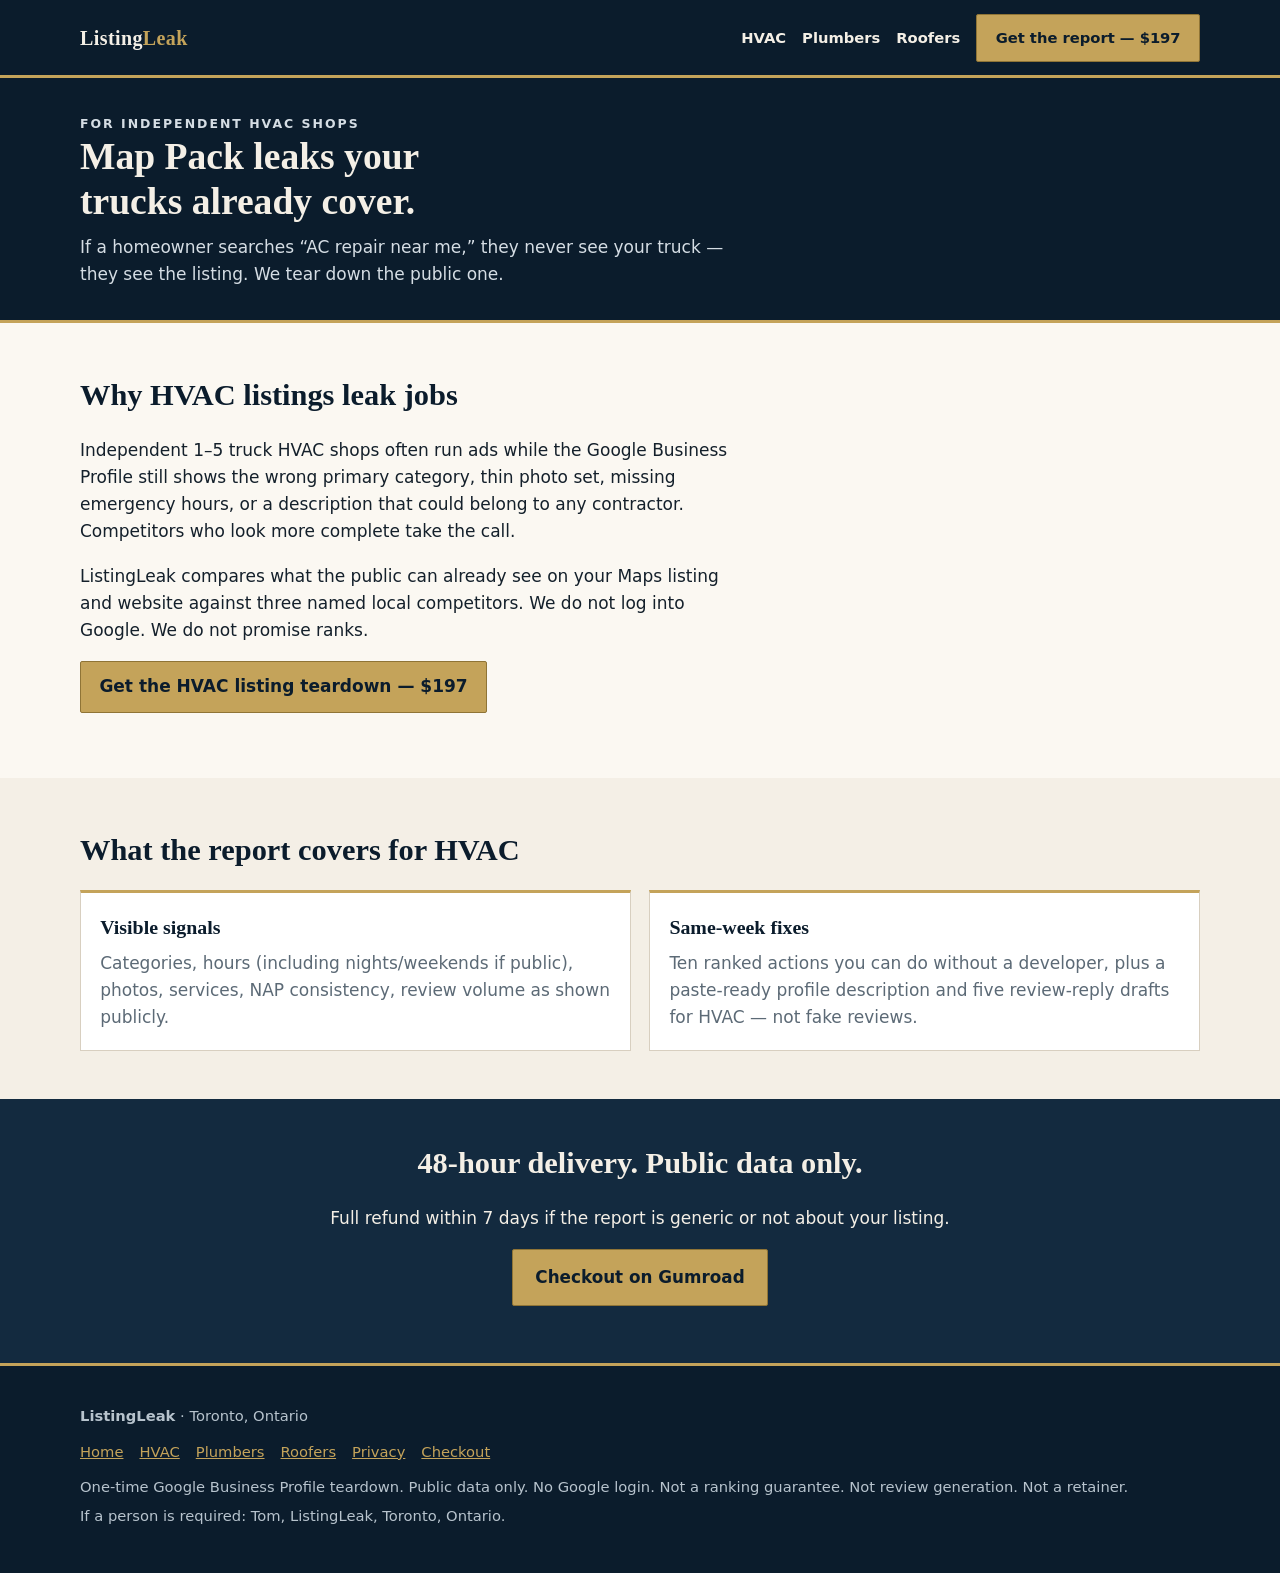
==== hvac-google-business-profile.html @ cca9a711 "Initial ListingLeak public site." ====
<!DOCTYPE html>
<html lang="en">
<head>
  <meta charset="utf-8">
  <meta name="viewport" content="width=device-width, initial-scale=1">
  <title>HVAC Google Business Profile leaks — ListingLeak</title>
  <meta name="description" content="Google Business Profile teardown for independent HVAC shops. Map Pack listing gaps from public data only. $197, 48-hour delivery. No Google login.">
  <link rel="stylesheet" href="styles.css">
  
</head>
<body>
  <a class="skip" href="#main">Skip to content</a>
  <header class="site-header">
    <div class="wrap">
      <a class="logo" href="index.html">Listing<span>Leak</span></a>
      <nav class="nav" aria-label="Primary">
        <a href="hvac-google-business-profile.html">HVAC</a>
        <a href="plumber-google-listing.html">Plumbers</a>
        <a href="roofer-google-listing.html">Roofers</a>
        <a class="btn" href="https://listingleak.gumroad.com/l/dgzma">Get the report — $197</a>
      </nav>
    </div>
  </header>
  <main id="main">
  <header class="page-hero"><div class="wrap">
    <p class="kicker">For independent HVAC shops</p>
    <h1>Map Pack leaks your trucks already cover.</h1>
    <p>If a homeowner searches “AC repair near me,” they never see your truck — they see the listing. We tear down the public one.</p>
  </div></header>
  <section><div class="wrap prose">
    <h2>Why HVAC listings leak jobs</h2>
    <p>Independent 1–5 truck HVAC shops often run ads while the Google Business Profile still shows the wrong primary category, thin photo set, missing emergency hours, or a description that could belong to any contractor. Competitors who look more complete take the call.</p>
    <p>ListingLeak compares what the public can already see on your Maps listing and website against three named local competitors. We do not log into Google. We do not promise ranks.</p>
    <p><a class="btn" href="https://listingleak.gumroad.com/l/dgzma">Get the HVAC listing teardown — $197</a></p>
  </div></section>
  <section class="alt"><div class="wrap">
    <h2>What the report covers for HVAC</h2>
    <div class="grid-2">
      <article class="card"><h3>Visible signals</h3><p>Categories, hours (including nights/weekends if public), photos, services, NAP consistency, review volume as shown publicly.</p></article>
      <article class="card"><h3>Same-week fixes</h3><p>Ten ranked actions you can do without a developer, plus a paste-ready profile description and five review-reply drafts for HVAC — not fake reviews.</p></article>
    </div>
  </div></section>
  <div class="cta-band"><div class="wrap">
    <h2>48-hour delivery. Public data only.</h2>
    <p>Full refund within 7 days if the report is generic or not about your listing.</p>
    <p><a class="btn btn-lg" href="https://listingleak.gumroad.com/l/dgzma">Checkout on Gumroad</a></p>
  </div></div>
</main>
  <footer>
    <div class="wrap">
      <p><strong>ListingLeak</strong> · Toronto, Ontario</p>
      <nav aria-label="Footer">
        <a href="index.html">Home</a>
        <a href="hvac-google-business-profile.html">HVAC</a>
        <a href="plumber-google-listing.html">Plumbers</a>
        <a href="roofer-google-listing.html">Roofers</a>
        <a href="privacy.html">Privacy</a>
        <a href="https://listingleak.gumroad.com/l/dgzma">Checkout</a>
      </nav>
      <p>One-time Google Business Profile teardown. Public data only. No Google login. Not a ranking guarantee. Not review generation. Not a retainer.</p>
      <p>If a person is required: Tom, ListingLeak, Toronto, Ontario.</p>
    </div>
  </footer>
</body>
</html>
---- styles.css ----
/* ListingLeak — trades-serious, not generic */
:root {
  --navy: #0b1c2c;
  --navy-mid: #132a3f;
  --navy-light: #1c3d57;
  --cream: #f4efe6;
  --paper: #fbf8f2;
  --ink: #14202b;
  --muted: #5c6a76;
  --brass: #c4a35a;
  --brass-dark: #8f7436;
  --line: #d8cfc0;
  --white: #fff;
  --danger: #8b3a2a;
  --max: 70rem;
  --sans: "Source Sans 3", "Segoe UI", system-ui, sans-serif;
  --serif: "Source Serif 4", Georgia, "Times New Roman", serif;
}
*, *::before, *::after { box-sizing: border-box; }
html { scroll-behavior: smooth; }
body {
  margin: 0;
  font-family: var(--sans);
  font-size: 1.0625rem;
  line-height: 1.6;
  color: var(--ink);
  background: var(--paper);
}
a { color: var(--navy-light); }
a:hover { color: var(--brass-dark); }
.skip { position: absolute; left: -999px; }
.skip:focus { left: 0.75rem; top: 0.75rem; z-index: 20; background: var(--white); padding: 0.5rem 0.75rem; }
.wrap { width: min(100% - 2rem, var(--max)); margin-inline: auto; }
.site-header {
  background: var(--navy);
  color: var(--cream);
  border-bottom: 3px solid var(--brass);
}
.site-header .wrap {
  display: flex;
  flex-wrap: wrap;
  align-items: center;
  justify-content: space-between;
  gap: 0.75rem 1.5rem;
  padding: 0.85rem 0;
}
.logo {
  font-family: var(--serif);
  font-weight: 700;
  font-size: 1.25rem;
  color: var(--cream);
  text-decoration: none;
  letter-spacing: 0.02em;
}
.logo span { color: var(--brass); }
.nav { display: flex; flex-wrap: wrap; gap: 0.35rem 1rem; align-items: center; }
.nav a { color: var(--cream); text-decoration: none; font-size: 0.92rem; font-weight: 600; }
.nav a:hover { color: var(--brass); }
.nav .btn { color: var(--navy); }
.btn {
  display: inline-block;
  background: var(--brass);
  color: var(--navy);
  font-weight: 700;
  text-decoration: none;
  padding: 0.7rem 1.15rem;
  border-radius: 2px;
  border: 1px solid var(--brass-dark);
}
.btn:hover { background: #d4b56a; color: var(--navy); }
.btn-ghost { background: transparent; color: var(--cream); border: 1px solid var(--brass); }
.btn-ghost:hover { color: var(--brass); background: transparent; }
.btn-lg { padding: 0.9rem 1.4rem; font-size: 1.05rem; }
.hero {
  background: linear-gradient(165deg, var(--navy) 0%, var(--navy-mid) 58%, #0e2436 100%);
  color: var(--cream);
  padding: 3rem 0 3.5rem;
  position: relative;
}
.hero::after {
  content: "";
  position: absolute;
  inset: auto 0 0 0;
  height: 8px;
  background: repeating-linear-gradient(90deg, var(--brass) 0 12px, var(--navy) 12px 18px);
}
.kicker {
  font-size: 0.78rem;
  letter-spacing: 0.16em;
  text-transform: uppercase;
  color: var(--brass);
  font-weight: 700;
  margin: 0 0 0.75rem;
}
.hero h1 {
  font-family: var(--serif);
  font-size: clamp(1.85rem, 4.2vw, 3rem);
  line-height: 1.15;
  margin: 0 0 1rem;
  max-width: 18ch;
  font-weight: 650;
}
.lede { max-width: 42rem; font-size: 1.15rem; color: #d9e0e6; margin: 0 0 1.25rem; }
.price-row { display: flex; flex-wrap: wrap; gap: 0.75rem 1.25rem; align-items: center; margin: 1.25rem 0 0.5rem; }
.price { font-family: var(--serif); font-size: 1.75rem; font-weight: 700; }
.meta-bits { color: #c5d0d8; font-size: 0.95rem; }
section { padding: 3rem 0; }
.alt { background: var(--cream); }
h2 { font-family: var(--serif); font-size: clamp(1.4rem, 2.5vw, 1.9rem); margin: 0 0 1rem; color: var(--navy); }
h3 { font-family: var(--serif); margin: 0 0 0.4rem; color: var(--navy); }
.grid-3, .grid-2 { display: grid; gap: 1.15rem; }
@media (min-width: 720px) {
  .grid-3 { grid-template-columns: repeat(3, 1fr); }
  .grid-2 { grid-template-columns: 1fr 1fr; }
}
.card {
  background: var(--white);
  border: 1px solid var(--line);
  border-top: 3px solid var(--brass);
  padding: 1.15rem 1.2rem;
}
.card p { margin: 0; color: var(--muted); }
ol.steps { margin: 0; padding-left: 1.25rem; }
ol.steps li { margin-bottom: 0.65rem; }
.not-list { list-style: none; padding: 0; margin: 0; }
.not-list li {
  padding: 0.45rem 0 0.45rem 1.4rem;
  position: relative;
  border-bottom: 1px solid var(--line);
}
.not-list li::before { content: "×"; position: absolute; left: 0; color: var(--danger); font-weight: 700; }
.guarantee { background: var(--navy); color: var(--cream); }
.guarantee h2 { color: var(--cream); }
.guarantee p { max-width: 40rem; }
.cta-band { background: var(--navy-mid); color: var(--cream); text-align: center; padding: 2.5rem 0; }
.cta-band h2 { color: var(--cream); margin-bottom: 0.5rem; }
footer {
  background: var(--navy);
  color: #b7c3cd;
  padding: 2rem 0 2.5rem;
  font-size: 0.92rem;
  border-top: 3px solid var(--brass);
}
footer a { color: var(--brass); }
footer nav { margin: 0.75rem 0; display: flex; flex-wrap: wrap; gap: 0.75rem 1rem; }
footer p { margin: 0.35rem 0; }
.page-hero {
  background: var(--navy);
  color: var(--cream);
  padding: 2.25rem 0 2rem;
  border-bottom: 3px solid var(--brass);
}
.page-hero h1 {
  font-family: var(--serif);
  font-size: clamp(1.6rem, 3.5vw, 2.35rem);
  margin: 0 0 0.6rem;
  max-width: 22ch;
  line-height: 1.2;
}
.page-hero p { margin: 0; max-width: 42rem; color: #d5dde4; }
.prose p { max-width: 42rem; }
.fine { font-size: 0.9rem; color: var(--muted); }
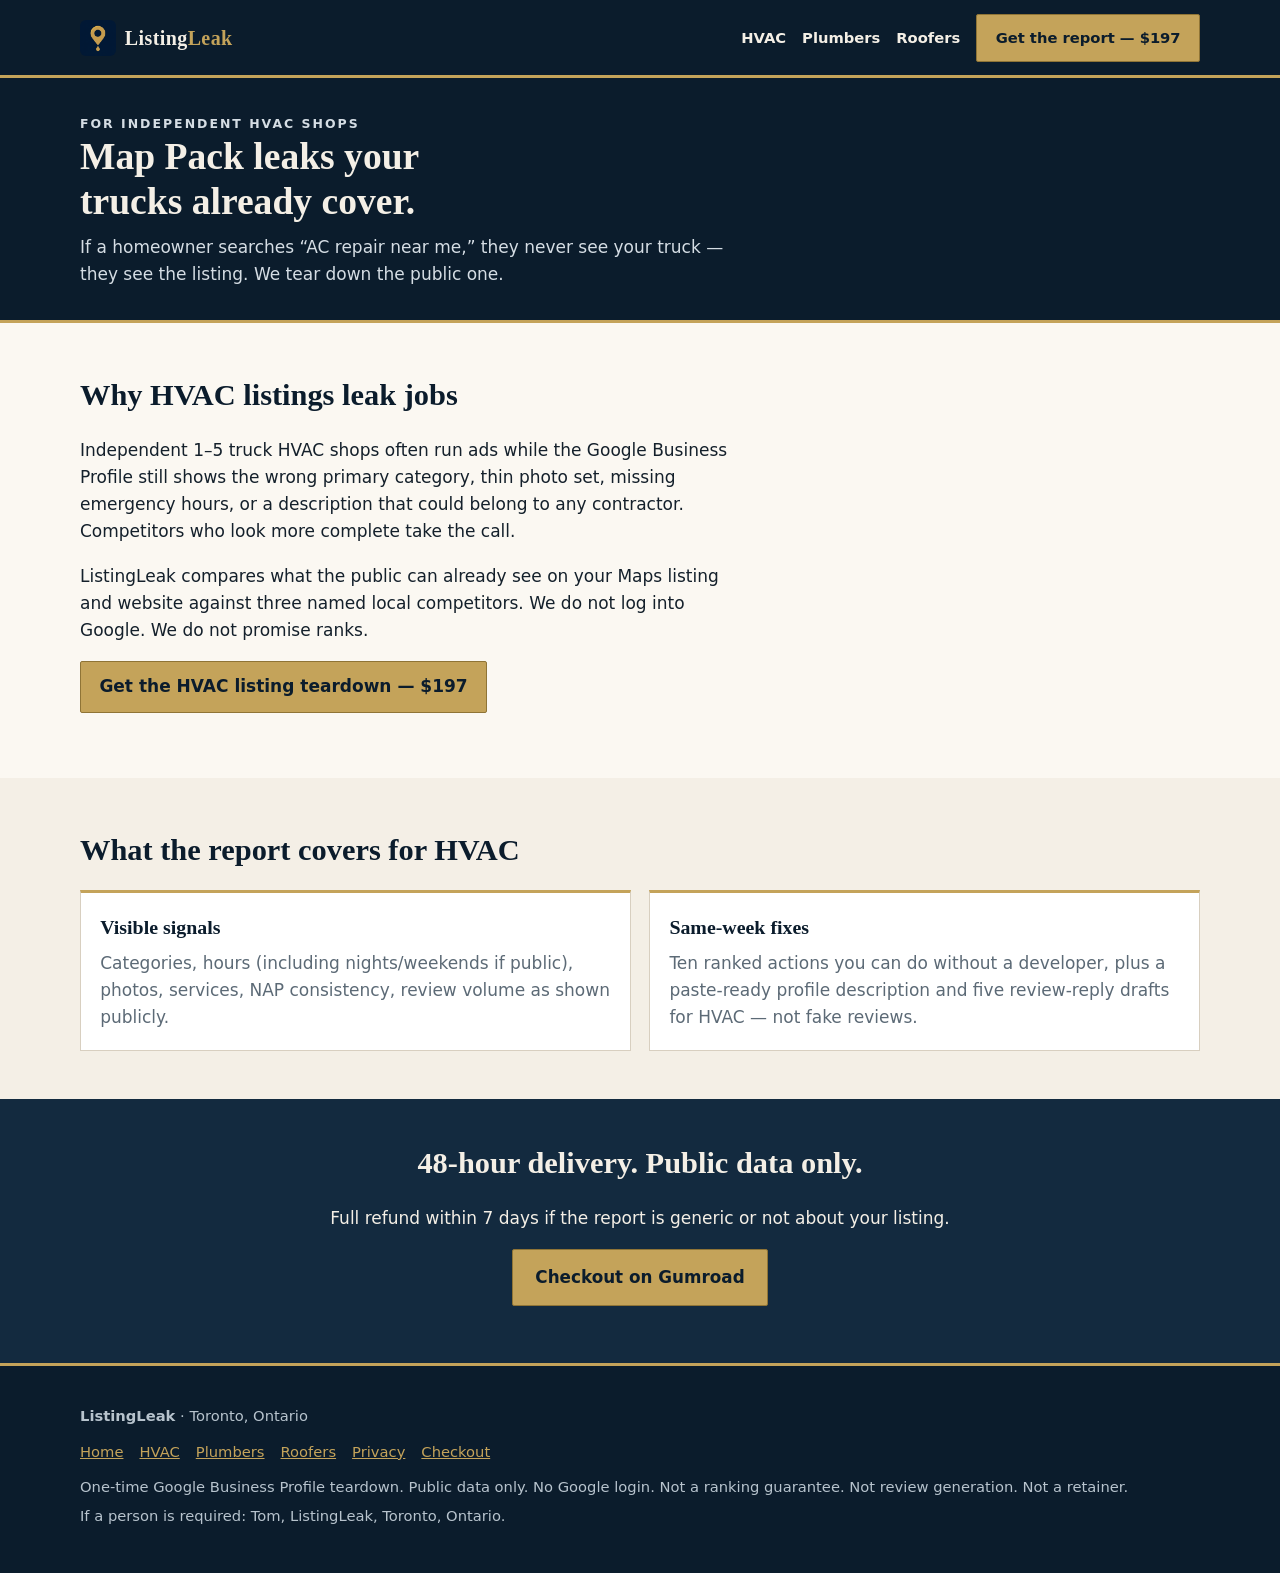
==== commit 278f317a: "Add ListingLeak mark to site header and favicon" ====
--- a/hvac-google-business-profile.html
+++ b/hvac-google-business-profile.html
@@ -5,6 +5,8 @@
   <meta name="viewport" content="width=device-width, initial-scale=1">
   <title>HVAC Google Business Profile leaks — ListingLeak</title>
   <meta name="description" content="Google Business Profile teardown for independent HVAC shops. Map Pack listing gaps from public data only. $197, 48-hour delivery. No Google login.">
+    <link rel="icon" href="favicon.png" type="image/png">
+  <link rel="apple-touch-icon" href="logo.png">
   <link rel="stylesheet" href="styles.css">
   
 </head>
@@ -12,7 +14,7 @@
   <a class="skip" href="#main">Skip to content</a>
   <header class="site-header">
     <div class="wrap">
-      <a class="logo" href="index.html">Listing<span>Leak</span></a>
+      <a class="logo" href="index.html"><img src="logo.png" alt="" width="36" height="36"><span class="word">Listing<span>Leak</span></span></a>
       <nav class="nav" aria-label="Primary">
         <a href="hvac-google-business-profile.html">HVAC</a>
         <a href="plumber-google-listing.html">Plumbers</a>
--- a/styles.css
+++ b/styles.css
@@ -51,8 +51,13 @@
   color: var(--cream);
   text-decoration: none;
   letter-spacing: 0.02em;
+  display: inline-flex;
+  align-items: center;
+  gap: 0.55rem;
 }
-.logo span { color: var(--brass); }
+.logo img { width: 36px; height: 36px; border-radius: 6px; display: block; object-fit: cover; }
+.logo .word span, .logo span { color: var(--brass); }
+.logo .word { color: var(--cream); }
 .nav { display: flex; flex-wrap: wrap; gap: 0.35rem 1rem; align-items: center; }
 .nav a { color: var(--cream); text-decoration: none; font-size: 0.92rem; font-weight: 600; }
 .nav a:hover { color: var(--brass); }
@@ -160,3 +165,26 @@
 .page-hero p { margin: 0; max-width: 42rem; color: #d5dde4; }
 .prose p { max-width: 42rem; }
 .fine { font-size: 0.9rem; color: var(--muted); }
+.report { max-width: 52rem; }
+.report h2 { margin-top: 2.25rem; }
+.report table { width: 100%; border-collapse: collapse; font-size: 0.92rem; margin: 1rem 0 1.5rem; }
+.report th, .report td { border: 1px solid var(--line); padding: 0.55rem 0.65rem; text-align: left; vertical-align: top; }
+.report th { background: var(--navy); color: var(--cream); font-weight: 600; }
+.report tr:nth-child(even) td { background: var(--cream); }
+.report .meta { font-size: 0.92rem; color: var(--muted); }
+.report blockquote {
+  margin: 1rem 0;
+  padding: 0.9rem 1rem;
+  border-left: 4px solid var(--brass);
+  background: var(--white);
+  color: var(--ink);
+}
+.unv { color: var(--danger); font-weight: 700; }
+.desc-box {
+  white-space: pre-wrap;
+  font-family: inherit;
+  background: var(--white);
+  border: 1px solid var(--line);
+  padding: 1rem 1.1rem;
+  font-size: 0.98rem;
+}
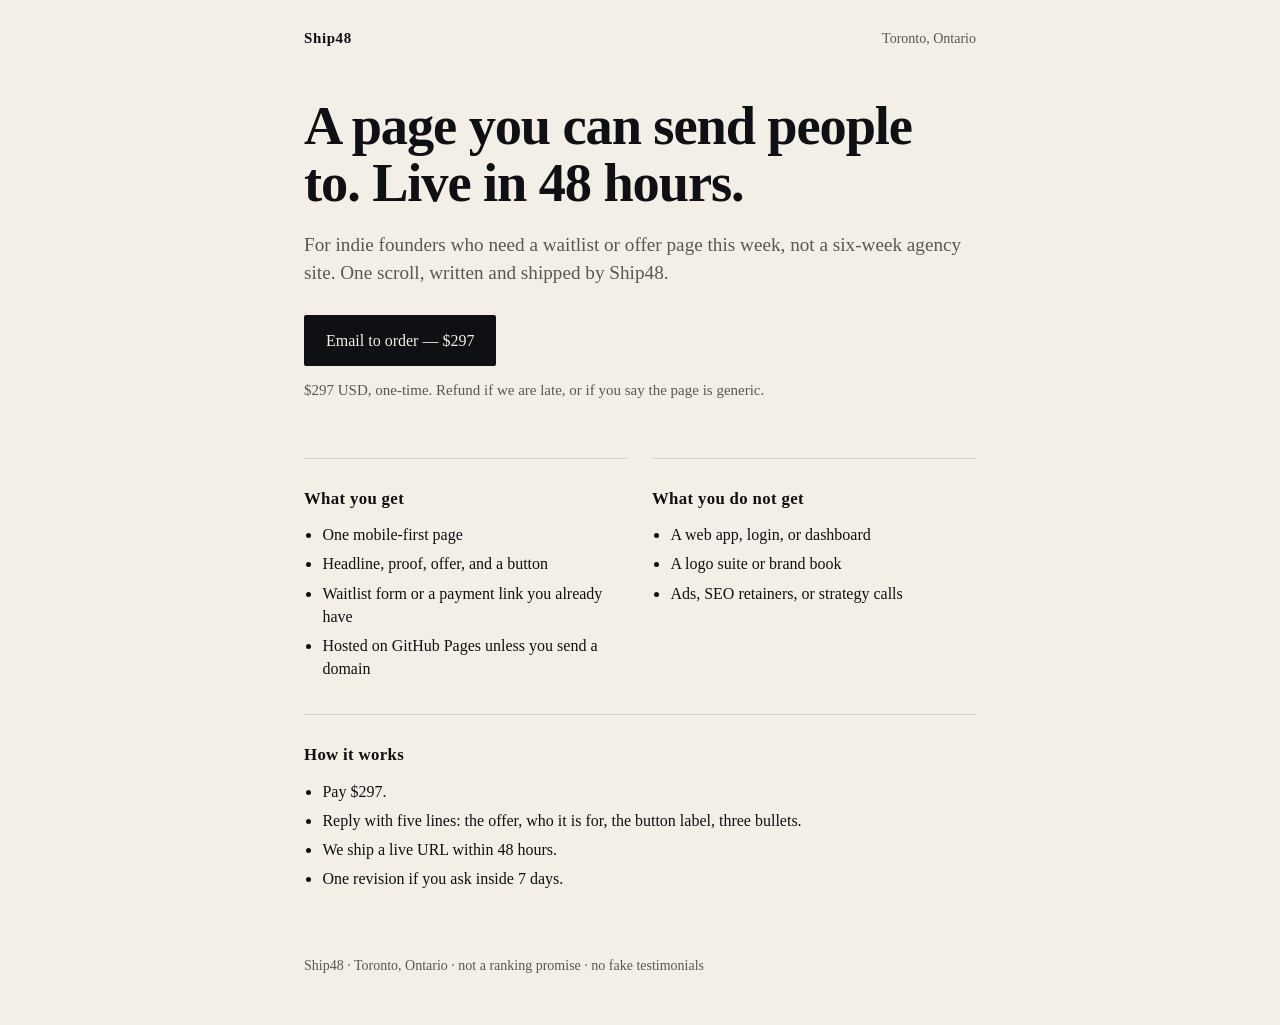
==== commit 8ea1107b: "Retire ListingLeak page hvac-google-business-profile.html; point to Ship48." ====
--- a/hvac-google-business-profile.html
+++ b/hvac-google-business-profile.html
@@ -1,67 +1,12 @@
 <!DOCTYPE html>
 <html lang="en">
 <head>
-  <meta charset="utf-8">
-  <meta name="viewport" content="width=device-width, initial-scale=1">
-  <title>HVAC Google Business Profile leaks — ListingLeak</title>
-  <meta name="description" content="Google Business Profile teardown for independent HVAC shops. Map Pack listing gaps from public data only. $197, 48-hour delivery. No Google login.">
-    <link rel="icon" href="favicon.png" type="image/png">
-  <link rel="apple-touch-icon" href="logo.png">
-  <link rel="stylesheet" href="styles.css">
-  
+  <meta charset="utf-8" />
+  <meta name="viewport" content="width=device-width, initial-scale=1" />
+  <title>Moved to Ship48</title>
+  <meta http-equiv="refresh" content="0;url=./" />
 </head>
 <body>
-  <a class="skip" href="#main">Skip to content</a>
-  <header class="site-header">
-    <div class="wrap">
-      <a class="logo" href="index.html"><img src="logo.png" alt="" width="36" height="36"><span class="word">Listing<span>Leak</span></span></a>
-      <nav class="nav" aria-label="Primary">
-        <a href="hvac-google-business-profile.html">HVAC</a>
-        <a href="plumber-google-listing.html">Plumbers</a>
-        <a href="roofer-google-listing.html">Roofers</a>
-        <a class="btn" href="https://listingleak.gumroad.com/l/dgzma">Get the report — $197</a>
-      </nav>
-    </div>
-  </header>
-  <main id="main">
-  <header class="page-hero"><div class="wrap">
-    <p class="kicker">For independent HVAC shops</p>
-    <h1>Map Pack leaks your trucks already cover.</h1>
-    <p>If a homeowner searches “AC repair near me,” they never see your truck — they see the listing. We tear down the public one.</p>
-  </div></header>
-  <section><div class="wrap prose">
-    <h2>Why HVAC listings leak jobs</h2>
-    <p>Independent 1–5 truck HVAC shops often run ads while the Google Business Profile still shows the wrong primary category, thin photo set, missing emergency hours, or a description that could belong to any contractor. Competitors who look more complete take the call.</p>
-    <p>ListingLeak compares what the public can already see on your Maps listing and website against three named local competitors. We do not log into Google. We do not promise ranks.</p>
-    <p><a class="btn" href="https://listingleak.gumroad.com/l/dgzma">Get the HVAC listing teardown — $197</a></p>
-  </div></section>
-  <section class="alt"><div class="wrap">
-    <h2>What the report covers for HVAC</h2>
-    <div class="grid-2">
-      <article class="card"><h3>Visible signals</h3><p>Categories, hours (including nights/weekends if public), photos, services, NAP consistency, review volume as shown publicly.</p></article>
-      <article class="card"><h3>Same-week fixes</h3><p>Ten ranked actions you can do without a developer, plus a paste-ready profile description and five review-reply drafts for HVAC — not fake reviews.</p></article>
-    </div>
-  </div></section>
-  <div class="cta-band"><div class="wrap">
-    <h2>48-hour delivery. Public data only.</h2>
-    <p>Full refund within 7 days if the report is generic or not about your listing.</p>
-    <p><a class="btn btn-lg" href="https://listingleak.gumroad.com/l/dgzma">Checkout on Gumroad</a></p>
-  </div></div>
-</main>
-  <footer>
-    <div class="wrap">
-      <p><strong>ListingLeak</strong> · Toronto, Ontario</p>
-      <nav aria-label="Footer">
-        <a href="index.html">Home</a>
-        <a href="hvac-google-business-profile.html">HVAC</a>
-        <a href="plumber-google-listing.html">Plumbers</a>
-        <a href="roofer-google-listing.html">Roofers</a>
-        <a href="privacy.html">Privacy</a>
-        <a href="https://listingleak.gumroad.com/l/dgzma">Checkout</a>
-      </nav>
-      <p>One-time Google Business Profile teardown. Public data only. No Google login. Not a ranking guarantee. Not review generation. Not a retainer.</p>
-      <p>If a person is required: Tom, ListingLeak, Toronto, Ontario.</p>
-    </div>
-  </footer>
+  <p>This offer is closed. <a href="./">Ship48</a> is the current product.</p>
 </body>
 </html>
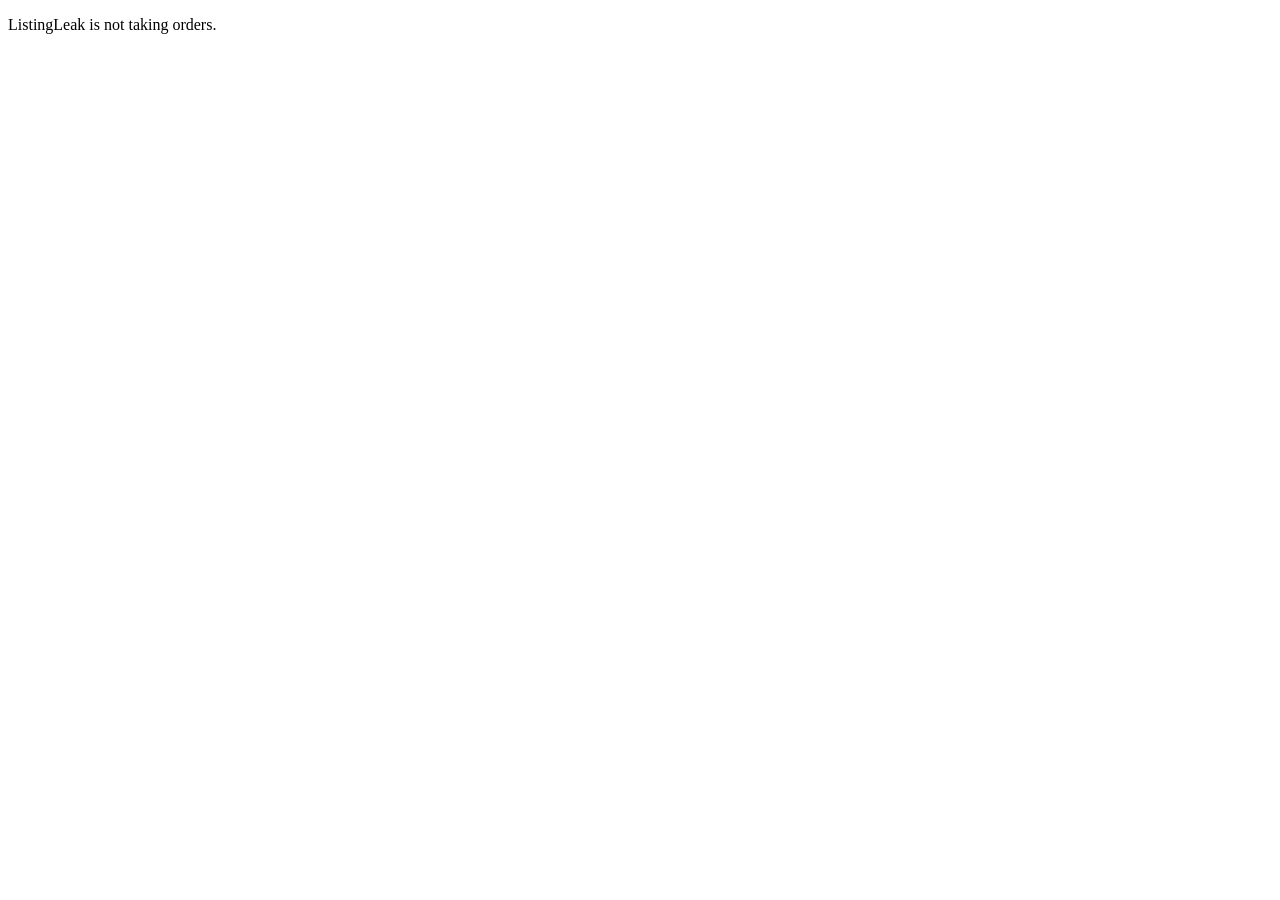
==== commit 9c7f133c: "Unpublish ListingLeak: not taking orders" ====
--- a/hvac-google-business-profile.html
+++ b/hvac-google-business-profile.html
@@ -1,12 +1,12 @@
 <!DOCTYPE html>
 <html lang="en">
 <head>
-  <meta charset="utf-8" />
-  <meta name="viewport" content="width=device-width, initial-scale=1" />
-  <title>Moved to Ship48</title>
-  <meta http-equiv="refresh" content="0;url=./" />
+  <meta charset="utf-8">
+  <meta name="viewport" content="width=device-width, initial-scale=1">
+  <meta name="robots" content="noindex">
+  <title>ListingLeak is not taking orders</title>
 </head>
 <body>
-  <p>This offer is closed. <a href="./">Ship48</a> is the current product.</p>
+  <p>ListingLeak is not taking orders.</p>
 </body>
 </html>
